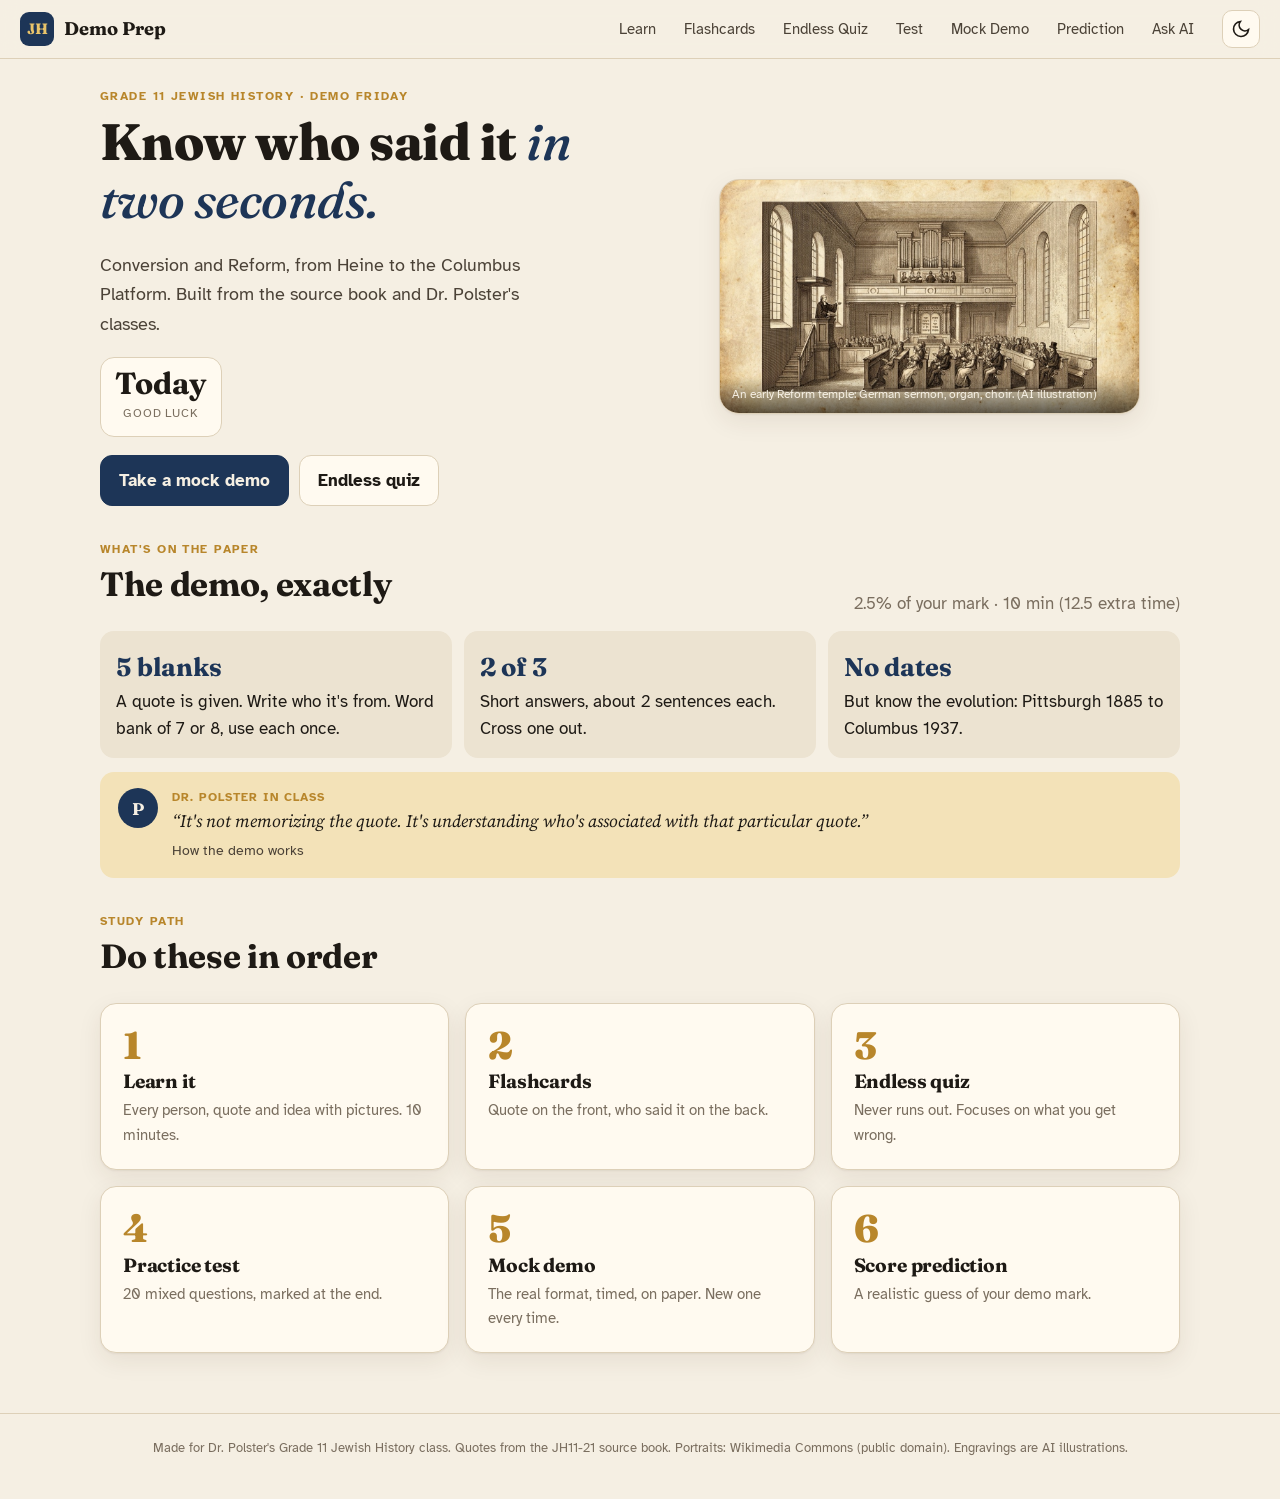
==== index.html @ 66527e52 "JH demo study site" ====
<!doctype html>
<html lang="en">
<head>
<meta charset="utf-8">
<meta name="viewport" content="width=device-width, initial-scale=1">
<title>JH Demo Prep</title>
<meta name="description" content="Study for the Grade 11 Jewish History demo: Conversion (Heine, Mendelssohn) and Reform (Jacobson to Columbus 1937). Endless quizzes, mock demos, score predictor and an AI helper.">
<meta property="og:title" content="JH Demo Prep">
<meta property="og:description" content="Endless quizzes, realistic mock demos and a score predictor for Friday's Jewish History demo.">
<meta property="og:image" content="img/temple-illustration.jpg">
<link rel="icon" href="data:image/svg+xml,<svg xmlns='http://www.w3.org/2000/svg' viewBox='0 0 64 64'><rect width='64' height='64' rx='14' fill='%231d3557'/><text x='32' y='44' font-size='34' text-anchor='middle' fill='%23e9c46a' font-family='Georgia'>JH</text></svg>">
<link rel="preconnect" href="https://fonts.googleapis.com">
<link rel="preconnect" href="https://fonts.gstatic.com" crossorigin>
<link href="https://fonts.googleapis.com/css2?family=Atkinson+Hyperlegible:ital,wght@0,400;0,700;1,400&family=Fraunces:opsz,wght@9..144,500;9..144,700;9..144,800&family=Source+Serif+4:ital,wght@0,400;0,600;1,400&display=swap" rel="stylesheet">
<link rel="stylesheet" href="styles.css">
</head>
<body>
<header class="topbar">
  <a href="#home" class="brand" aria-label="Home"><span class="brand-mark">JH</span><span class="brand-text">Demo Prep</span></a>
  <nav class="nav" id="nav">
    <a href="#learn">Learn</a>
    <a href="#cards">Flashcards</a>
    <a href="#quiz">Endless Quiz</a>
    <a href="#test">Test</a>
    <a href="#demo">Mock Demo</a>
    <a href="#predict">Prediction</a>
    <a href="#ask">Ask AI</a>
  </nav>
  <div class="top-tools">
    <button class="icon-btn" id="themeBtn" title="Dark or light mode" aria-label="Toggle dark mode">
      <svg viewBox="0 0 24 24" width="20" height="20" fill="none" stroke="currentColor" stroke-width="2"><path d="M21 12.8A9 9 0 1 1 11.2 3a7 7 0 0 0 9.8 9.8z"/></svg>
    </button>
    <button class="icon-btn menu-btn" id="menuBtn" aria-label="Menu">
      <svg viewBox="0 0 24 24" width="22" height="22" fill="none" stroke="currentColor" stroke-width="2"><path d="M4 7h16M4 12h16M4 17h16"/></svg>
    </button>
  </div>
</header>
<main id="app" tabindex="-1"></main>
<footer class="foot">
  Made for Dr. Polster's Grade 11 Jewish History class. Quotes from the JH11-21 source book. Portraits: Wikimedia Commons (public domain). Engravings are AI illustrations.
</footer>
<div class="toast" id="toast" role="status" aria-live="polite"></div>
<script src="data.js"></script>
<script src="app.js"></script>
</body>
</html>
---- styles.css ----
:root {
  --bg: #f5efe3;
  --bg-2: #ece3d1;
  --card: #fffaf0;
  --ink: #1e1a15;
  --ink-2: #4b4237;
  --muted: #7a6e5f;
  --line: #ddd0b8;
  --navy: #1d3557;
  --navy-2: #2b4a74;
  --gold: #b8862b;
  --gold-soft: #f3e2b8;
  --good: #2f6b4f;
  --good-soft: #dcefe3;
  --bad: #a63d2f;
  --bad-soft: #f6dcd6;
  --paper: #fffdf8;
  --shadow: 0 1px 2px rgba(60, 40, 10, .06), 0 8px 24px rgba(60, 40, 10, .08);
  --radius: 16px;
  --c-conversion: #8a4b2f;
  --c-beginnings: #2b6a6a;
  --c-issues: #6a3d7a;
  --c-evolution: #1d4f8a;
  color-scheme: light;
}
@media (prefers-color-scheme: dark) {
  :root:not([data-theme="light"]) {
    --bg: #15130f; --bg-2: #1e1b16; --card: #221e18; --ink: #f1e9da; --ink-2: #d4c8b3; --muted: #a39782;
    --line: #3a3329; --navy: #9cb8e0; --navy-2: #c3d5ef; --gold: #e0b45a; --gold-soft: #3d311a;
    --good: #7fd1a3; --good-soft: #1d3326; --bad: #f08f7f; --bad-soft: #3d201b; --paper: #f7f3ea;
    --shadow: 0 1px 2px rgba(0,0,0,.4), 0 8px 24px rgba(0,0,0,.35);
    --c-conversion: #e09a76; --c-beginnings: #6fc3c3; --c-issues: #c39ad3; --c-evolution: #86b3ec;
    color-scheme: dark;
  }
}
:root[data-theme="dark"] {
  --bg: #15130f; --bg-2: #1e1b16; --card: #221e18; --ink: #f1e9da; --ink-2: #d4c8b3; --muted: #a39782;
  --line: #3a3329; --navy: #9cb8e0; --navy-2: #c3d5ef; --gold: #e0b45a; --gold-soft: #3d311a;
  --good: #7fd1a3; --good-soft: #1d3326; --bad: #f08f7f; --bad-soft: #3d201b; --paper: #f7f3ea;
  --shadow: 0 1px 2px rgba(0,0,0,.4), 0 8px 24px rgba(0,0,0,.35);
  --c-conversion: #e09a76; --c-beginnings: #6fc3c3; --c-issues: #c39ad3; --c-evolution: #86b3ec;
  color-scheme: dark;
}

* { box-sizing: border-box; }
html { scroll-behavior: smooth; }
body {
  margin: 0; background: var(--bg); color: var(--ink);
  font-family: "Atkinson Hyperlegible", system-ui, sans-serif; font-size: 17px; line-height: 1.6;
  -webkit-font-smoothing: antialiased;
}
img { max-width: 100%; display: block; }
a { color: var(--navy); }
button { font: inherit; color: inherit; }
h1, h2, h3 { font-family: "Fraunces", Georgia, serif; line-height: 1.15; margin: 0 0 .4em; letter-spacing: -.01em; }
h1 { font-size: clamp(2rem, 5vw, 3.2rem); font-weight: 800; }
h2 { font-size: clamp(1.5rem, 3.4vw, 2.1rem); font-weight: 700; }
h3 { font-size: 1.2rem; font-weight: 700; }
p { margin: 0 0 .8em; }
.muted { color: var(--muted); }
.small { font-size: .88rem; }

/* Top bar */
.topbar {
  position: sticky; top: 0; z-index: 50; display: flex; align-items: center; gap: 16px;
  padding: 10px 20px; background: color-mix(in srgb, var(--bg) 88%, transparent);
  backdrop-filter: blur(10px); border-bottom: 1px solid var(--line);
}
.brand { display: flex; align-items: center; gap: 10px; text-decoration: none; color: var(--ink); font-weight: 700; }
.brand-mark { display: grid; place-items: center; width: 34px; height: 34px; border-radius: 9px; background: #1d3557; color: #e9c46a; font-family: "Fraunces", serif; font-size: 15px; }
.brand-text { font-family: "Fraunces", serif; font-size: 1.15rem; }
.nav { display: flex; gap: 4px; margin-left: auto; flex-wrap: wrap; }
.nav a { padding: 7px 12px; border-radius: 999px; text-decoration: none; color: var(--ink-2); font-size: .95rem; white-space: nowrap; }
.nav a:hover { background: var(--bg-2); }
.nav a.active { background: var(--navy); color: var(--bg); }
.top-tools { display: flex; gap: 6px; }
.icon-btn { display: grid; place-items: center; width: 38px; height: 38px; border-radius: 10px; border: 1px solid var(--line); background: var(--card); cursor: pointer; }
.menu-btn { display: none; }
@media (max-width: 980px) {
  .menu-btn { display: grid; }
  .nav { display: none; position: absolute; top: 58px; left: 0; right: 0; flex-direction: column; background: var(--card); border-bottom: 1px solid var(--line); padding: 10px 16px; box-shadow: var(--shadow); }
  .nav.open { display: flex; }
  .nav a { padding: 12px 14px; font-size: 1.05rem; }
  .top-tools { margin-left: auto; }
}

main { max-width: 1120px; margin: 0 auto; padding: 28px 20px 60px; outline: none; }
@media (max-width: 600px) { main { padding: 20px 16px 48px; } body { font-size: 16.5px; } }
.foot { text-align: center; color: var(--muted); font-size: .82rem; padding: 24px 16px 40px; border-top: 1px solid var(--line); }

/* Generic bits */
.card { background: var(--card); border: 1px solid var(--line); border-radius: var(--radius); padding: 22px; box-shadow: var(--shadow); }
.grid { display: grid; gap: 16px; }
.g2 { grid-template-columns: repeat(2, minmax(0, 1fr)); }
.g3 { grid-template-columns: repeat(3, minmax(0, 1fr)); }
.g4 { grid-template-columns: repeat(4, minmax(0, 1fr)); }
@media (max-width: 860px) { .g3, .g4 { grid-template-columns: repeat(2, minmax(0, 1fr)); } }
@media (max-width: 600px) { .g2, .g3, .g4 { grid-template-columns: 1fr; } }
.btn {
  display: inline-flex; align-items: center; justify-content: center; gap: 8px; padding: 11px 18px; border-radius: 12px;
  border: 1px solid var(--line); background: var(--card); cursor: pointer; font-weight: 700; text-decoration: none; color: var(--ink);
  transition: transform .08s ease, background .15s;
}
.btn:hover { background: var(--bg-2); }
.btn:active { transform: scale(.98); }
.btn.primary { background: var(--navy); color: var(--bg); border-color: var(--navy); }
.btn.primary:hover { background: var(--navy-2); }
.btn.gold { background: var(--gold); color: #1e1a15; border-color: var(--gold); }
.btn.ghost { background: transparent; }
.btn[disabled] { opacity: .5; cursor: not-allowed; }
.row { display: flex; gap: 10px; flex-wrap: wrap; align-items: center; }
.spacer { flex: 1; }
.pill { display: inline-flex; align-items: center; gap: 6px; padding: 3px 10px; border-radius: 999px; font-size: .8rem; font-weight: 700; background: var(--bg-2); color: var(--ink-2); }
.pill.t-conversion { background: color-mix(in srgb, var(--c-conversion) 16%, transparent); color: var(--c-conversion); }
.pill.t-beginnings { background: color-mix(in srgb, var(--c-beginnings) 16%, transparent); color: var(--c-beginnings); }
.pill.t-issues { background: color-mix(in srgb, var(--c-issues) 16%, transparent); color: var(--c-issues); }
.pill.t-evolution { background: color-mix(in srgb, var(--c-evolution) 16%, transparent); color: var(--c-evolution); }
.star { color: var(--gold); }
.section-head { display: flex; align-items: end; justify-content: space-between; gap: 12px; margin: 34px 0 14px; flex-wrap: wrap; }
.section-head p { margin: 0; color: var(--muted); }
.eyebrow { text-transform: uppercase; letter-spacing: .12em; font-size: .75rem; font-weight: 700; color: var(--gold); margin-bottom: 6px; }

/* Home */
.hero { display: grid; grid-template-columns: 1.1fr 1fr; gap: 28px; align-items: center; }
.hero-img { border-radius: 20px; overflow: hidden; box-shadow: var(--shadow); border: 1px solid var(--line); position: relative; }
.hero-img figcaption { position: absolute; bottom: 0; left: 0; right: 0; padding: 8px 12px; font-size: .78rem; color: #f5efe3; background: linear-gradient(transparent, rgba(0,0,0,.6)); }
.hero h1 em { font-style: italic; font-weight: 500; color: var(--navy); }
.hero .lead { font-size: 1.15rem; color: var(--ink-2); max-width: 36ch; }
@media (max-width: 860px) { .hero { grid-template-columns: 1fr; } }
.countdown { display: flex; gap: 10px; margin: 18px 0; flex-wrap: wrap; }
.cd-box { background: var(--card); border: 1px solid var(--line); border-radius: 14px; padding: 10px 14px; min-width: 76px; text-align: center; }
.cd-box b { display: block; font-family: "Fraunces", serif; font-size: 1.9rem; line-height: 1; }
.cd-box span { font-size: .75rem; color: var(--muted); text-transform: uppercase; letter-spacing: .08em; }
.tile { display: flex; flex-direction: column; gap: 6px; text-decoration: none; color: var(--ink); transition: transform .15s, box-shadow .15s; }
.tile:hover { transform: translateY(-2px); }
.tile .num { font-family: "Fraunces", serif; font-size: 2.4rem; font-weight: 800; line-height: 1; color: var(--gold); }
.tile h3 { margin: 0; }
.tile p { color: var(--muted); margin: 0; font-size: .95rem; }
.format { display: grid; grid-template-columns: repeat(3, 1fr); gap: 12px; }
@media (max-width: 700px) { .format { grid-template-columns: 1fr; } }
.format .f { padding: 16px; border-radius: 14px; background: var(--bg-2); }
.format .f b { font-family: "Fraunces", serif; font-size: 1.6rem; display: block; color: var(--navy); }

/* Polster quote */
.polster { display: flex; gap: 14px; align-items: flex-start; padding: 16px 18px; border-radius: 14px; background: var(--gold-soft); margin: 14px 0; }
.polster .who { font-size: .78rem; font-weight: 700; text-transform: uppercase; letter-spacing: .08em; color: var(--gold); }
.polster q { font-family: "Source Serif 4", Georgia, serif; font-size: 1.08rem; font-style: italic; quotes: "\201C" "\201D"; display: block; }
.polster .about { font-size: .85rem; color: var(--ink-2); margin-top: 4px; }
.polster-ava { flex: none; width: 40px; height: 40px; border-radius: 50%; display: grid; place-items: center; background: var(--navy); color: var(--bg); font-family: "Fraunces", serif; font-weight: 700; }

/* Learn */
.toc { display: flex; gap: 8px; flex-wrap: wrap; margin-bottom: 8px; position: sticky; top: 62px; z-index: 5; padding: 8px 0; background: var(--bg); }
.toc a { padding: 6px 12px; border-radius: 999px; border: 1px solid var(--line); text-decoration: none; color: var(--ink-2); font-size: .9rem; background: var(--card); }
.person { display: grid; grid-template-columns: 150px 1fr; gap: 20px; align-items: start; }
@media (max-width: 600px) { .person { grid-template-columns: 96px 1fr; gap: 14px; } }
.portrait { border-radius: 12px; overflow: hidden; border: 1px solid var(--line); aspect-ratio: 3/4; background: var(--bg-2); }
.portrait img { width: 100%; height: 100%; object-fit: cover; filter: sepia(.25); }
.badge-portrait { display: grid; place-items: center; font-family: "Fraunces", serif; font-size: 1.8rem; font-weight: 800; color: var(--bg); background: var(--navy); }
.quote-line { position: relative; font-family: "Source Serif 4", Georgia, serif; font-size: 1.08rem; padding: 2px 0 2px 26px; margin: 12px 0; }
.quote-line::before { content: "\201C"; position: absolute; left: 0; top: -6px; font-family: "Fraunces", serif; font-size: 2rem; color: var(--line); }
.quote-line.key::before { color: var(--gold); }
.quote-line.key .qt { background: linear-gradient(transparent 62%, var(--gold-soft) 62%); }
.quote-line small { display: block; font-family: "Atkinson Hyperlegible", sans-serif; color: var(--muted); font-size: .82rem; margin-top: 2px; }
.keypoints { margin: 8px 0 0; padding-left: 20px; }
.keypoints li { margin-bottom: 4px; }
.wide-img { border-radius: 16px; overflow: hidden; border: 1px solid var(--line); margin: 12px 0; position: relative; }
.wide-img figcaption { font-size: .8rem; color: var(--muted); padding: 8px 12px; background: var(--card); }
.vs { display: grid; grid-template-columns: 1fr auto 1fr; gap: 0; align-items: stretch; }
.vs .side { padding: 20px; border-radius: 16px; background: var(--card); border: 1px solid var(--line); }
.vs .mid { display: grid; place-items: center; padding: 0 10px; font-family: "Fraunces", serif; font-weight: 800; font-size: 1.4rem; color: var(--gold); }
@media (max-width: 700px) { .vs { grid-template-columns: 1fr; } .vs .mid { padding: 8px; } }
.side h3 { display: flex; align-items: center; gap: 10px; }
.mini-ava { width: 44px; height: 44px; border-radius: 50%; overflow: hidden; flex: none; border: 2px solid var(--line); }
.mini-ava img { width: 100%; height: 100%; object-fit: cover; }
table.compare { width: 100%; border-collapse: collapse; font-size: .97rem; }
table.compare th, table.compare td { padding: 12px; border-bottom: 1px solid var(--line); text-align: left; vertical-align: top; }
table.compare th { font-family: "Fraunces", serif; font-size: 1.05rem; }
table.compare td:first-child { font-weight: 700; color: var(--ink-2); width: 22%; }
.tbl-wrap { overflow-x: auto; }
.timeline { position: relative; padding-left: 30px; margin: 10px 0; }
.timeline::before { content: ""; position: absolute; left: 10px; top: 6px; bottom: 6px; width: 3px; background: linear-gradient(var(--c-beginnings), var(--c-issues), var(--c-evolution)); border-radius: 3px; }
.tl-item { position: relative; padding: 4px 0 16px; }
.tl-item::before { content: ""; position: absolute; left: -26px; top: 9px; width: 13px; height: 13px; border-radius: 50%; background: var(--card); border: 3px solid var(--gold); }
.tl-item.dark::before { border-color: var(--bad); }
.tl-item b { font-family: "Fraunces", serif; color: var(--navy); margin-right: 8px; }
.options-map { display: grid; grid-template-columns: repeat(5, 1fr); gap: 10px; }
@media (max-width: 760px) { .options-map { grid-template-columns: repeat(2, 1fr); } }
.opt-node { padding: 14px; border-radius: 14px; border: 2px dashed var(--line); text-align: center; font-weight: 700; font-size: .95rem; }
.opt-node.on { border-style: solid; border-color: var(--gold); background: var(--gold-soft); }
.opt-node span { display: block; font-weight: 400; font-size: .8rem; color: var(--muted); }
.temple-why { display: grid; grid-template-columns: 1fr 1fr; gap: 14px; }
@media (max-width: 600px) { .temple-why { grid-template-columns: 1fr; } }
.why-box { padding: 18px; border-radius: 14px; background: var(--bg-2); }
.why-box .n { font-family: "Fraunces", serif; font-size: 2rem; color: var(--gold); line-height: 1; }

/* Quiz */
.qcard { max-width: 760px; margin: 0 auto; }
.q-top { display: flex; gap: 10px; align-items: center; flex-wrap: wrap; margin-bottom: 14px; }
.q-prompt { font-size: 1.2rem; font-weight: 700; margin-bottom: 10px; }
.q-quote { font-family: "Source Serif 4", Georgia, serif; font-size: 1.3rem; line-height: 1.5; padding: 18px 20px; border-radius: 14px; background: var(--bg-2); margin-bottom: 16px; }
.q-quote::before { content: "\201C"; font-size: 2.4rem; color: var(--gold); line-height: 0; vertical-align: -0.45em; margin-right: 4px; }
.opts { display: grid; gap: 10px; }
.opt {
  text-align: left; padding: 14px 16px; border-radius: 12px; border: 2px solid var(--line); background: var(--card); cursor: pointer;
  display: flex; gap: 12px; align-items: center; font-size: 1.02rem; transition: border-color .15s, background .15s;
}
.opt:hover:not([disabled]) { border-color: var(--navy); }
.opt .k { flex: none; width: 28px; height: 28px; border-radius: 8px; display: grid; place-items: center; background: var(--bg-2); font-weight: 700; font-size: .85rem; }
.opt.correct { border-color: var(--good); background: var(--good-soft); }
.opt.wrong { border-color: var(--bad); background: var(--bad-soft); }
.opt[disabled] { cursor: default; }
.opt .ava { width: 32px; height: 32px; border-radius: 50%; overflow: hidden; flex: none; }
.opt .ava img { width: 100%; height: 100%; object-fit: cover; }
.feedback { margin-top: 16px; padding: 14px 16px; border-radius: 12px; display: none; }
.feedback.show { display: block; animation: pop .2s ease; }
.feedback.good { background: var(--good-soft); border: 1px solid var(--good); }
.feedback.bad { background: var(--bad-soft); border: 1px solid var(--bad); }
@keyframes pop { from { transform: translateY(4px); opacity: 0; } to { transform: none; opacity: 1; } }
.stats-bar { display: flex; gap: 10px; flex-wrap: wrap; margin-bottom: 16px; justify-content: center; }
.stat { background: var(--card); border: 1px solid var(--line); border-radius: 12px; padding: 8px 14px; text-align: center; min-width: 88px; }
.stat b { display: block; font-family: "Fraunces", serif; font-size: 1.4rem; line-height: 1.1; }
.stat span { font-size: .75rem; color: var(--muted); text-transform: uppercase; letter-spacing: .06em; }
.chips { display: flex; gap: 8px; flex-wrap: wrap; justify-content: center; margin-bottom: 16px; }
.chip { padding: 7px 14px; border-radius: 999px; border: 1px solid var(--line); background: var(--card); cursor: pointer; font-size: .9rem; }
.chip.on { background: var(--navy); color: var(--bg); border-color: var(--navy); }
.order-list { display: grid; gap: 8px; }
.order-item { display: flex; align-items: center; gap: 10px; padding: 12px 14px; border-radius: 12px; border: 2px solid var(--line); background: var(--card); }
.order-item .num { width: 28px; height: 28px; border-radius: 50%; display: grid; place-items: center; background: var(--navy); color: var(--bg); font-weight: 700; font-size: .85rem; flex: none; }
.order-item .arrows { margin-left: auto; display: flex; gap: 4px; }
.order-item .arrows button { width: 34px; height: 34px; border-radius: 8px; border: 1px solid var(--line); background: var(--bg-2); cursor: pointer; }
.order-item.correct { border-color: var(--good); } .order-item.wrong { border-color: var(--bad); }
.sort-item { display: grid; grid-template-columns: 1fr auto; gap: 10px; align-items: center; padding: 10px 12px; border-radius: 12px; border: 2px solid var(--line); background: var(--card); }
.sort-item .seg { display: flex; border: 1px solid var(--line); border-radius: 10px; overflow: hidden; }
.sort-item .seg button { padding: 8px 12px; border: 0; background: var(--card); cursor: pointer; font-size: .88rem; font-weight: 700; }
.sort-item .seg button.on { background: var(--navy); color: var(--bg); }
.sort-item.correct { border-color: var(--good); } .sort-item.wrong { border-color: var(--bad); }
@media (max-width: 560px) { .sort-item { grid-template-columns: 1fr; } }
.bank-input { display: flex; gap: 8px; flex-wrap: wrap; }
.wordbank { display: flex; flex-wrap: wrap; gap: 8px; margin-top: 12px; }
.wb { padding: 8px 14px; border-radius: 10px; border: 2px solid var(--line); background: var(--card); cursor: pointer; font-weight: 700; }
.wb.used { opacity: .35; text-decoration: line-through; }
.wb.picked { border-color: var(--navy); background: var(--bg-2); }

/* Flashcards */
.flash-wrap { perspective: 1400px; max-width: 680px; margin: 0 auto; }
.flash { position: relative; height: 340px; cursor: pointer; transform-style: preserve-3d; transition: transform .5s cubic-bezier(.2,.7,.2,1); }
.flash.flipped { transform: rotateY(180deg); }
.face { position: absolute; inset: 0; backface-visibility: hidden; border-radius: 20px; padding: 28px; display: flex; flex-direction: column; justify-content: center; background: var(--card); border: 1px solid var(--line); box-shadow: var(--shadow); }
.face.back { transform: rotateY(180deg); align-items: center; text-align: center; background: var(--navy); color: var(--bg); border-color: var(--navy); }
.face.front .q-quote { margin: 0; background: transparent; padding: 0; font-size: clamp(1.1rem, 3vw, 1.4rem); }
.face.back .big-ava { width: 110px; height: 110px; border-radius: 50%; overflow: hidden; border: 3px solid var(--gold); margin-bottom: 12px; }
.face.back .big-ava img { width: 100%; height: 100%; object-fit: cover; }
.face.back h2 { color: #e9c46a; margin-bottom: 4px; }
.face .tap { position: absolute; bottom: 14px; left: 0; right: 0; text-align: center; font-size: .8rem; color: var(--muted); }
.face.back .tap { color: #c3d5ef; }
@media (max-width: 600px) { .flash { height: 380px; } .face { padding: 20px; } }

/* Mock demo paper */
.demo-setup { max-width: 760px; margin: 0 auto; }
.timer-bar { position: sticky; top: 62px; z-index: 20; display: flex; align-items: center; gap: 12px; padding: 10px 16px; border-radius: 14px; background: var(--navy); color: var(--bg); margin: 0 auto 18px; max-width: 820px; box-shadow: var(--shadow); }
.timer-bar .t { font-family: "Fraunces", serif; font-size: 1.6rem; font-variant-numeric: tabular-nums; }
.timer-bar.low { background: var(--bad); }
.timer-bar .prog { flex: 1; height: 6px; border-radius: 6px; background: rgba(255,255,255,.2); overflow: hidden; }
.timer-bar .prog i { display: block; height: 100%; background: #e9c46a; }
.paper {
  max-width: 820px; margin: 0 auto 24px; background: var(--paper); color: #1a1a1a; padding: 48px 56px 40px;
  box-shadow: 0 2px 6px rgba(0,0,0,.12), 0 18px 40px rgba(0,0,0,.12); border-radius: 4px;
  font-family: "Source Serif 4", "Times New Roman", serif; font-size: 17px; position: relative;
}
@media (max-width: 640px) { .paper { padding: 28px 18px; font-size: 16px; } }
.paper h2 { font-family: "Source Serif 4", serif; font-weight: 600; font-size: 1.35rem; text-align: center; margin-bottom: 4px; color: #1a1a1a; }
.paper .sub { text-align: center; font-size: .92rem; color: #444; margin-bottom: 18px; }
.paper .nameline { display: flex; gap: 24px; flex-wrap: wrap; margin-bottom: 18px; font-size: .95rem; }
.paper .nameline span { flex: 1; min-width: 180px; border-bottom: 1px solid #333; padding-bottom: 2px; }
.paper .nameline input { border: 0; background: transparent; font: inherit; width: 70%; outline: none; color: #1a1a1a; }
.paper .instr { font-style: italic; font-size: .95rem; margin-bottom: 18px; color: #333; }
.paper .pagenum { position: absolute; bottom: 14px; right: 24px; font-size: .8rem; color: #777; }
.paper .item { margin-bottom: 20px; line-height: 1.7; }
.paper .item .num { font-weight: 600; margin-right: 6px; }
.paper select.blank {
  font: inherit; font-size: .95rem; border: 0; border-bottom: 2px solid #222; background: #fffbe9; color: #1a1a1a;
  padding: 2px 6px; min-width: 190px; border-radius: 0; cursor: pointer;
}
.paper select.blank.correct { border-color: #2f6b4f; background: #dcefe3; }
.paper select.blank.wrong { border-color: #a63d2f; background: #f6dcd6; }
.paper .bankbox { border: 1.5px solid #222; padding: 12px 16px; margin-top: 24px; }
.paper .bankbox .ttl { font-weight: 600; text-align: center; margin-bottom: 8px; }
.paper .bankwords { display: flex; flex-wrap: wrap; justify-content: center; gap: 8px 26px; }
.paper .bankwords span.used { text-decoration: line-through; color: #999; }
.paper .sa { margin-bottom: 22px; }
.paper .sa.crossed .sa-q { text-decoration: line-through; color: #999; }
.paper .sa.crossed textarea { display: none; }
.paper .sa textarea {
  width: 100%; min-height: 110px; margin-top: 8px; font: inherit; font-family: "Atkinson Hyperlegible", sans-serif; font-size: 1rem;
  border: 0; padding: 6px 4px; color: #1a1a1a; resize: vertical; outline: none;
  background: repeating-linear-gradient(transparent, transparent 31px, #b9c7d8 31px, #b9c7d8 32px); line-height: 32px; background-attachment: local;
}
.paper .xbtn { font-family: "Atkinson Hyperlegible", sans-serif; font-size: .8rem; padding: 4px 10px; border-radius: 8px; border: 1px solid #999; background: #fff; color: #333; cursor: pointer; margin-left: 8px; }
.paper .mark { font-family: "Atkinson Hyperlegible", sans-serif; display: inline-block; margin-left: 8px; color: #a63d2f; font-weight: 700; }
.paper .mark.ok { color: #2f6b4f; }
.result-box { font-family: "Atkinson Hyperlegible", sans-serif; background: #f4f0e6; border-radius: 10px; padding: 12px 14px; margin-top: 10px; font-size: .95rem; color: #222; }
.result-box .adj { display: inline-flex; gap: 6px; align-items: center; margin-top: 8px; }
.result-box .adj button { width: 30px; height: 30px; border-radius: 8px; border: 1px solid #999; background: #fff; cursor: pointer; color: #222; }
.score-big { text-align: center; padding: 24px; }
.score-big .n { font-family: "Fraunces", serif; font-size: 4rem; font-weight: 800; line-height: 1; color: var(--navy); }

/* Prediction */
.gauge-wrap { display: grid; grid-template-columns: 320px 1fr; gap: 24px; align-items: center; }
@media (max-width: 760px) { .gauge-wrap { grid-template-columns: 1fr; } }
.gauge { width: 100%; max-width: 320px; margin: 0 auto; }
.bar { height: 12px; border-radius: 8px; background: var(--bg-2); overflow: hidden; }
.bar i { display: block; height: 100%; border-radius: 8px; }
.ready-row { display: grid; grid-template-columns: 170px 1fr 52px; gap: 12px; align-items: center; margin-bottom: 10px; font-size: .95rem; }
@media (max-width: 520px) { .ready-row { grid-template-columns: 110px 1fr 46px; } }
.tip-list li { margin-bottom: 6px; }

/* Ask AI */
.chat { max-width: 780px; margin: 0 auto; display: flex; flex-direction: column; gap: 12px; }
.chat-log { display: flex; flex-direction: column; gap: 12px; min-height: 260px; }
.msg { max-width: 88%; padding: 12px 16px; border-radius: 16px; line-height: 1.55; }
.msg.user { align-self: flex-end; background: var(--navy); color: var(--bg); border-bottom-right-radius: 4px; }
.msg.bot { align-self: flex-start; background: var(--card); border: 1px solid var(--line); border-bottom-left-radius: 4px; }
.msg.bot ul { margin: 6px 0; padding-left: 20px; }
.msg.bot p:last-child { margin: 0; }
.chat-input { display: flex; gap: 8px; position: sticky; bottom: 12px; background: var(--card); padding: 8px; border-radius: 16px; border: 1px solid var(--line); box-shadow: var(--shadow); }
.chat-input textarea { flex: 1; border: 0; background: transparent; font: inherit; resize: none; outline: none; padding: 8px; min-height: 44px; max-height: 140px; color: var(--ink); }
.warn { padding: 12px 16px; border-radius: 12px; background: var(--bad-soft); border: 1px solid var(--bad); color: var(--ink); font-size: .95rem; }
.sugs { display: flex; gap: 8px; flex-wrap: wrap; }
.typing span { display: inline-block; width: 7px; height: 7px; border-radius: 50%; background: var(--muted); margin-right: 4px; animation: blink 1s infinite; }
.typing span:nth-child(2) { animation-delay: .2s; } .typing span:nth-child(3) { animation-delay: .4s; }
@keyframes blink { 50% { opacity: .2; } }

.toast { position: fixed; left: 50%; bottom: 24px; transform: translateX(-50%) translateY(20px); background: var(--ink); color: var(--bg); padding: 10px 18px; border-radius: 12px; opacity: 0; pointer-events: none; transition: all .25s; z-index: 100; font-weight: 700; }
.toast.show { opacity: 1; transform: translateX(-50%); }
.confetti { position: fixed; top: -10px; width: 10px; height: 14px; z-index: 200; pointer-events: none; animation: fall 1.6s linear forwards; }
@keyframes fall { to { transform: translateY(105vh) rotate(720deg); } }
@media (prefers-reduced-motion: reduce) { * { animation: none !important; transition: none !important; } }
@media print { .topbar, .foot, .timer-bar, .no-print { display: none !important; } body { background: #fff; } .paper { box-shadow: none; } }
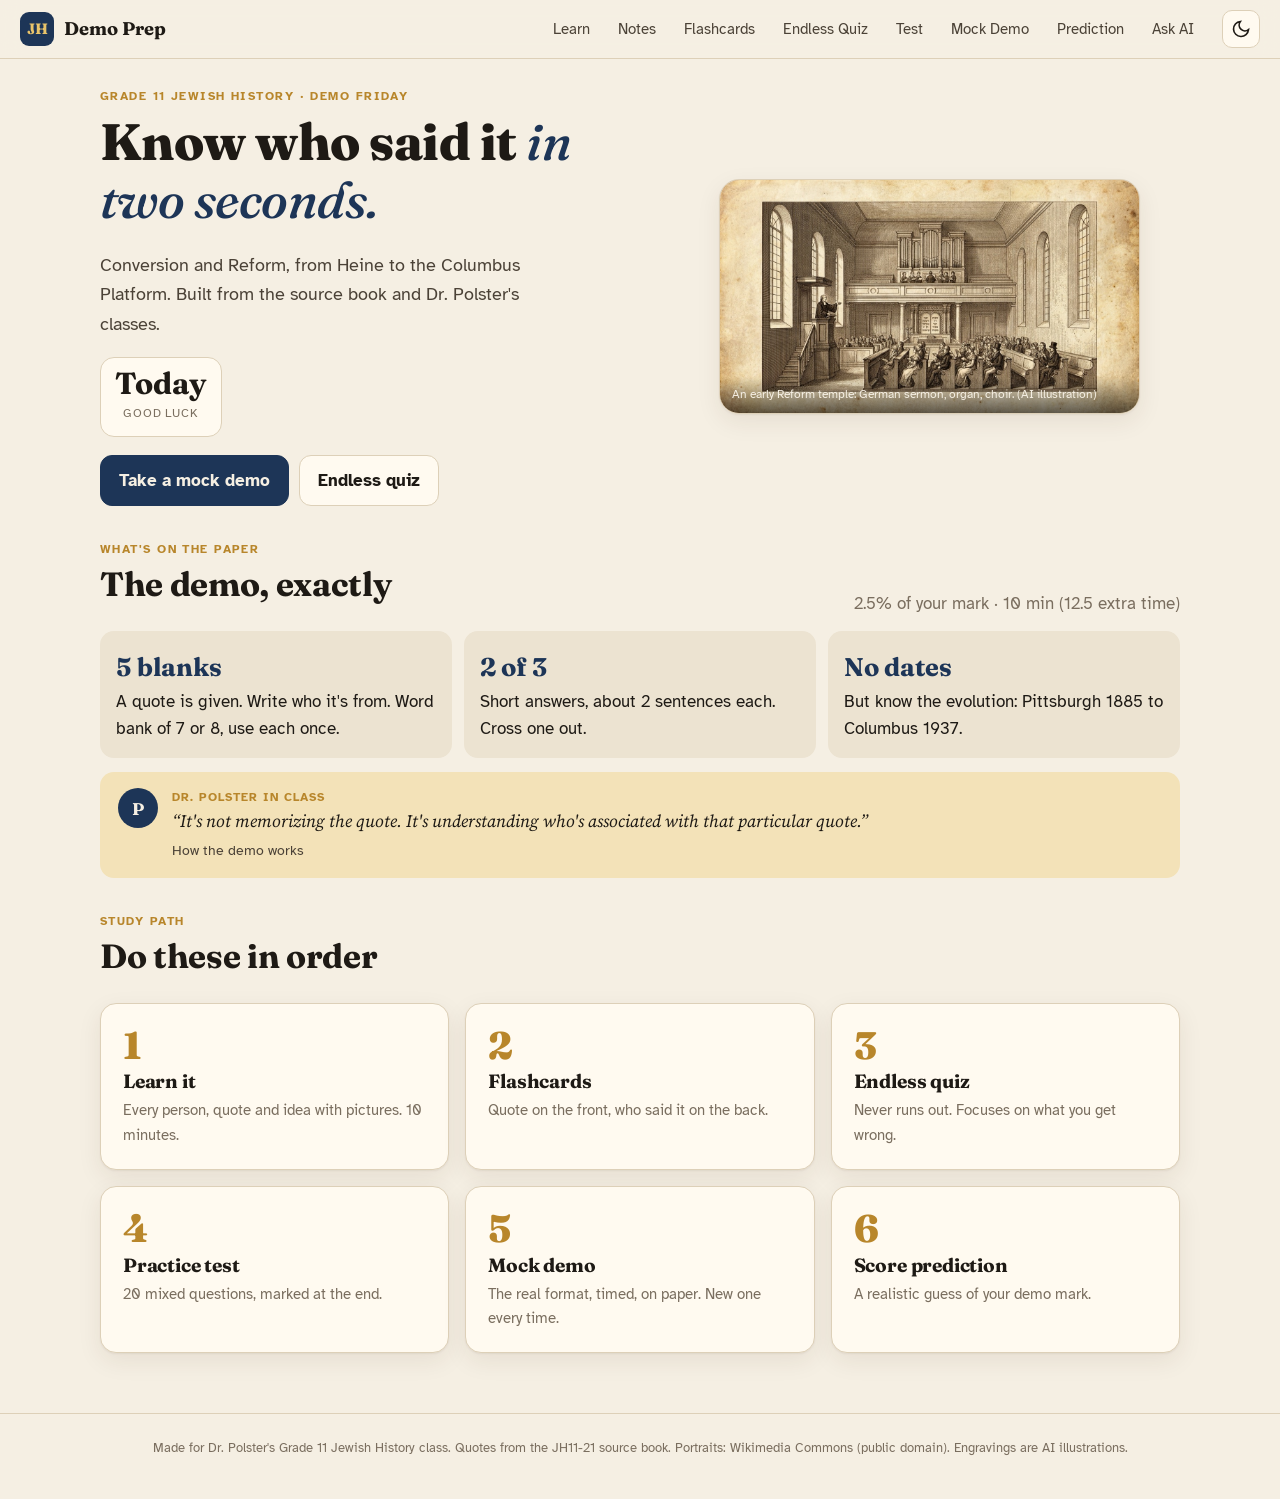
==== commit 7383210f: "Add plain notes page" ====
--- a/index.html
+++ b/index.html
@@ -19,6 +19,7 @@
   <a href="#home" class="brand" aria-label="Home"><span class="brand-mark">JH</span><span class="brand-text">Demo Prep</span></a>
   <nav class="nav" id="nav">
     <a href="#learn">Learn</a>
+    <a href="#notes">Notes</a>
     <a href="#cards">Flashcards</a>
     <a href="#quiz">Endless Quiz</a>
     <a href="#test">Test</a>
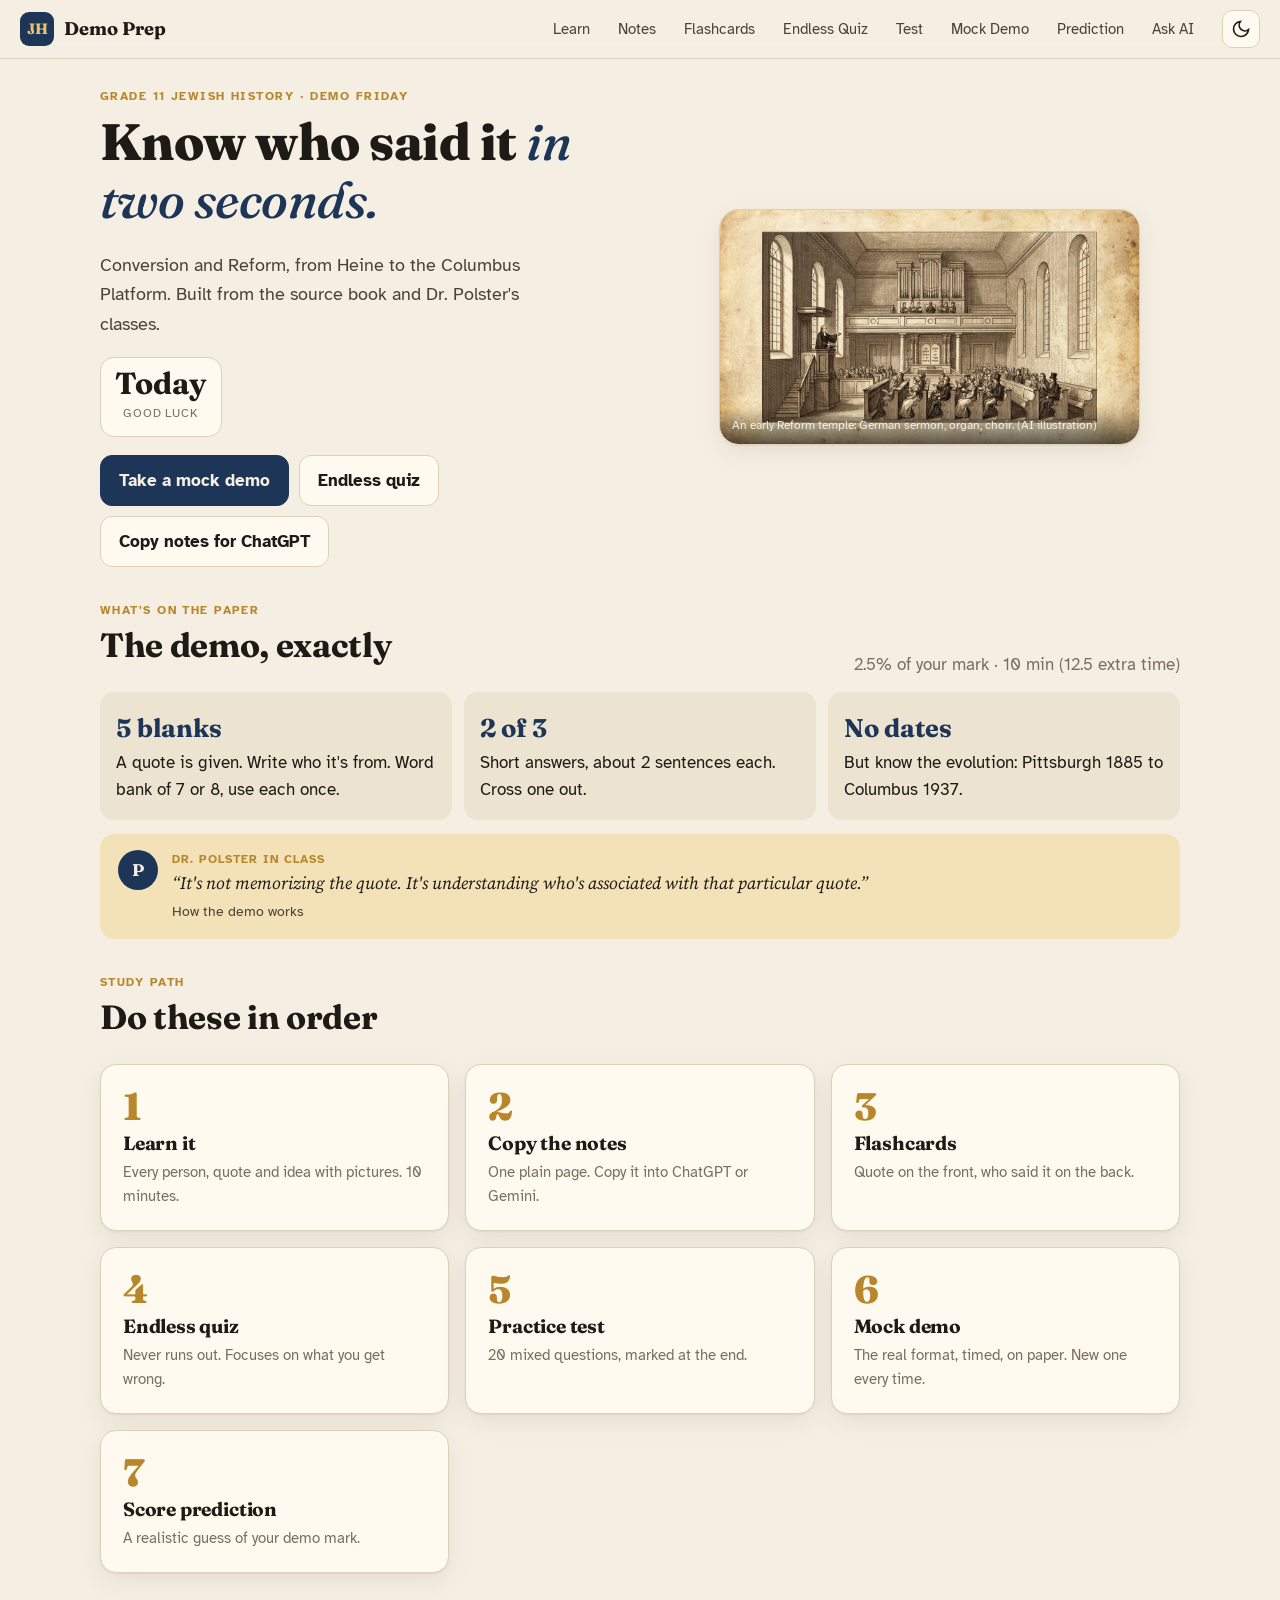
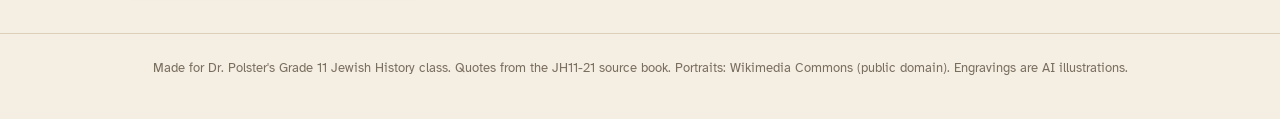
==== commit 596959ff: "Cache-bust assets, add notes links on home" ====
--- a/index.html
+++ b/index.html
@@ -12,7 +12,7 @@
 <link rel="preconnect" href="https://fonts.googleapis.com">
 <link rel="preconnect" href="https://fonts.gstatic.com" crossorigin>
 <link href="https://fonts.googleapis.com/css2?family=Atkinson+Hyperlegible:ital,wght@0,400;0,700;1,400&family=Fraunces:opsz,wght@9..144,500;9..144,700;9..144,800&family=Source+Serif+4:ital,wght@0,400;0,600;1,400&display=swap" rel="stylesheet">
-<link rel="stylesheet" href="styles.css">
+<link rel="stylesheet" href="styles.css?v=3">
 </head>
 <body>
 <header class="topbar">
@@ -41,7 +41,7 @@
   Made for Dr. Polster's Grade 11 Jewish History class. Quotes from the JH11-21 source book. Portraits: Wikimedia Commons (public domain). Engravings are AI illustrations.
 </footer>
 <div class="toast" id="toast" role="status" aria-live="polite"></div>
-<script src="data.js"></script>
-<script src="app.js"></script>
+<script src="data.js?v=3"></script>
+<script src="app.js?v=3"></script>
 </body>
 </html>
